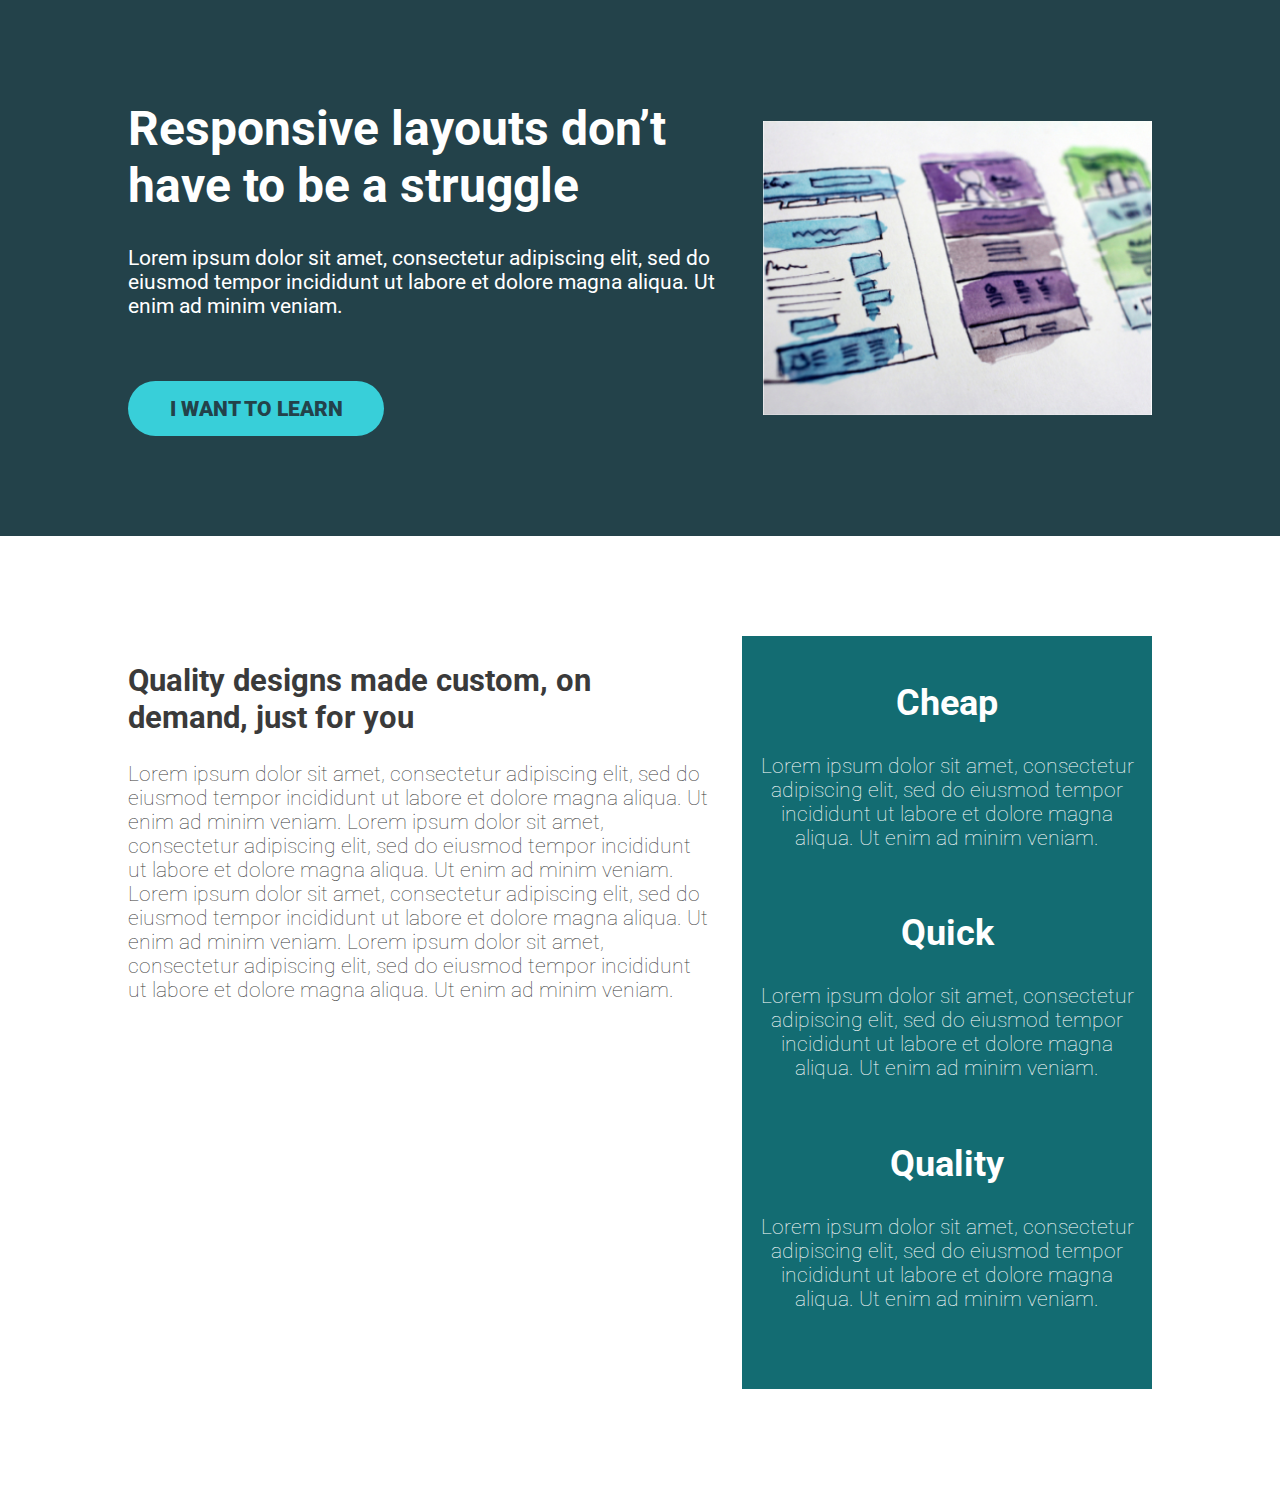
==== challenge6/index.html @ 5c260645 "challange 6" ====
<!DOCTYPE html>
<html lang="en">

<head>
    <meta charset="UTF-8">
    <meta name="viewport"
          content="width=device-width, initial-scale=1.0">
    <title>Conquering Rsponsive Layouts</title>
    <link href="https://fonts.googleapis.com/css2?family=Roboto:wght@400;900&display=swap"
          rel="stylesheet">
    <link rel="stylesheet"
          href="style.css">
</head>

<body>
    <div class="hero">
        <div class="container row">
            <div class="hero__text">
                <h1>Responsive layouts don’t have to be a struggle</h1>
                <p>Lorem ipsum dolor sit amet, consectetur adipiscing elit, sed do eiusmod tempor incididunt ut labore
                    et dolore magna aliqua. Ut enim ad minim veniam.</p>
                <a href="#"
                   class="btnLink">I want to learn</a>
            </div>
            <img class="hero__img"
                 src="./img/hero-img.jpg"
                 alt="title image">
        </div>
    </div>
    <div>
        <article class='content'>
            <div class="container row">
                <div class="content__text">
                    <h2>
                        Quality designs made custom, on demand, just for you
                    </h2>
                    <p>
                        Lorem ipsum dolor sit amet, consectetur adipiscing elit, sed do eiusmod tempor incididunt ut
                        labore
                        et
                        dolore magna aliqua. Ut enim ad minim veniam. Lorem ipsum dolor sit amet, consectetur
                        adipiscing
                        elit,
                        sed do eiusmod tempor incididunt ut labore et dolore magna aliqua. Ut enim ad minim veniam.

                        Lorem ipsum dolor sit amet, consectetur adipiscing elit, sed do eiusmod tempor incididunt ut
                        labore
                        et
                        dolore magna aliqua. Ut enim ad minim veniam. Lorem ipsum dolor sit amet, consectetur
                        adipiscing
                        elit,
                        sed do eiusmod tempor incididunt ut labore et dolore magna aliqua. Ut enim ad minim veniam.
                    </p>
                </div>

                <div class="content__text  aside">
                    <h2>
                        Cheap
                    </h2>
                    <p> Lorem ipsum dolor sit amet, consectetur adipiscing elit, sed do eiusmod tempor incididunt ut
                        labore
                        et
                        dolore magna aliqua. Ut enim ad minim veniam.</p>

                    <h2>Quick</h2>
                    <p> Lorem ipsum dolor sit amet, consectetur adipiscing elit, sed do eiusmod tempor incididunt ut
                        labore
                        et
                        dolore magna aliqua. Ut enim ad minim veniam.</p>

                    <h2>
                        Quality
                    </h2>
                    <p>
                        Lorem ipsum dolor sit amet, consectetur adipiscing elit, sed do eiusmod tempor incididunt ut
                        labore
                        et
                        dolore magna aliqua. Ut enim ad minim veniam.
                    </p>
                </div>
            </div>
        </article>

    </div>



</body>

</html>
---- challenge6/style.css ----
/* 
////// For this challenge ///////

- All text is in the text.md file

// Requirements
1. Refer to the design specs for the
   overall layout 
2. The image should line up with
   the sidebar in the section
   below

*/

*,
*::before,
*::after {
   box-sizing: border-box;
}

body {
   margin: 0;
   font-family: 'Roboto', sans-serif;
   font-size: 1.3rem;
}

img {
   max-width: 100%;
}

h1 {
   font-size: 3rem;
   margin-top: 0;
}

.container {
   width: 80%;
   max-width: 1100px;
   margin: 0 auto;
}

.row {
   /* display: flex => flex container */
   display: flex;
   justify-content: space-between;

   /* can't use yet */
   gap: 2rem;
}

.col {
   /* these are now flex items */
   width: 100%;
}

.col + .col {
   margin-left: 30px;
}

/* --------------------------------------- */

.hero {
   padding: 100px 0;
   background-color: #23424a;
   color: #fff;
}

.hero__text {
   width: 62%;
}

.hero__img {
   width: 40%;
   align-self: center;
   /* object-fit: contain; */
}

.hero h1 {
   font-size: 48px;
   font: 'Roboto Black ';
}

.hero p {
   margin-bottom: 3em;
   font-size: 21px;
   font: 'Roboto Regular ';
}

/* ---------------------------------------------------------- */
.content {
   padding: 100px 0;
   flex-basis: 500px;
   flex-grow: 1;
}

.content__text {
   font-weight: 100;
   color: #3a3a3a;
}

.aside {
   flex-basis: 300px;
   min-width: 40%;
   text-align: center;
   background-color: #136c72;
   padding: 1rem;
   color: white;
}
.aside h2 {
   font: 'Roboto Black';
   font-size: 36px;
}

.aside p {
   margin-bottom: 3em;
}

/*---------------------------------------------------------- */

.btnLink {
   display: inline-block;
   text-decoration: none;
   text-transform: uppercase;
   color: #23424a;
   font-weight: 900;
   background-color: #38cfd9;
   padding: 0.75em 2em;
   border-radius: 100px;
}

.btn:hover,
.btn:focus {
   opacity: 0.75;
}
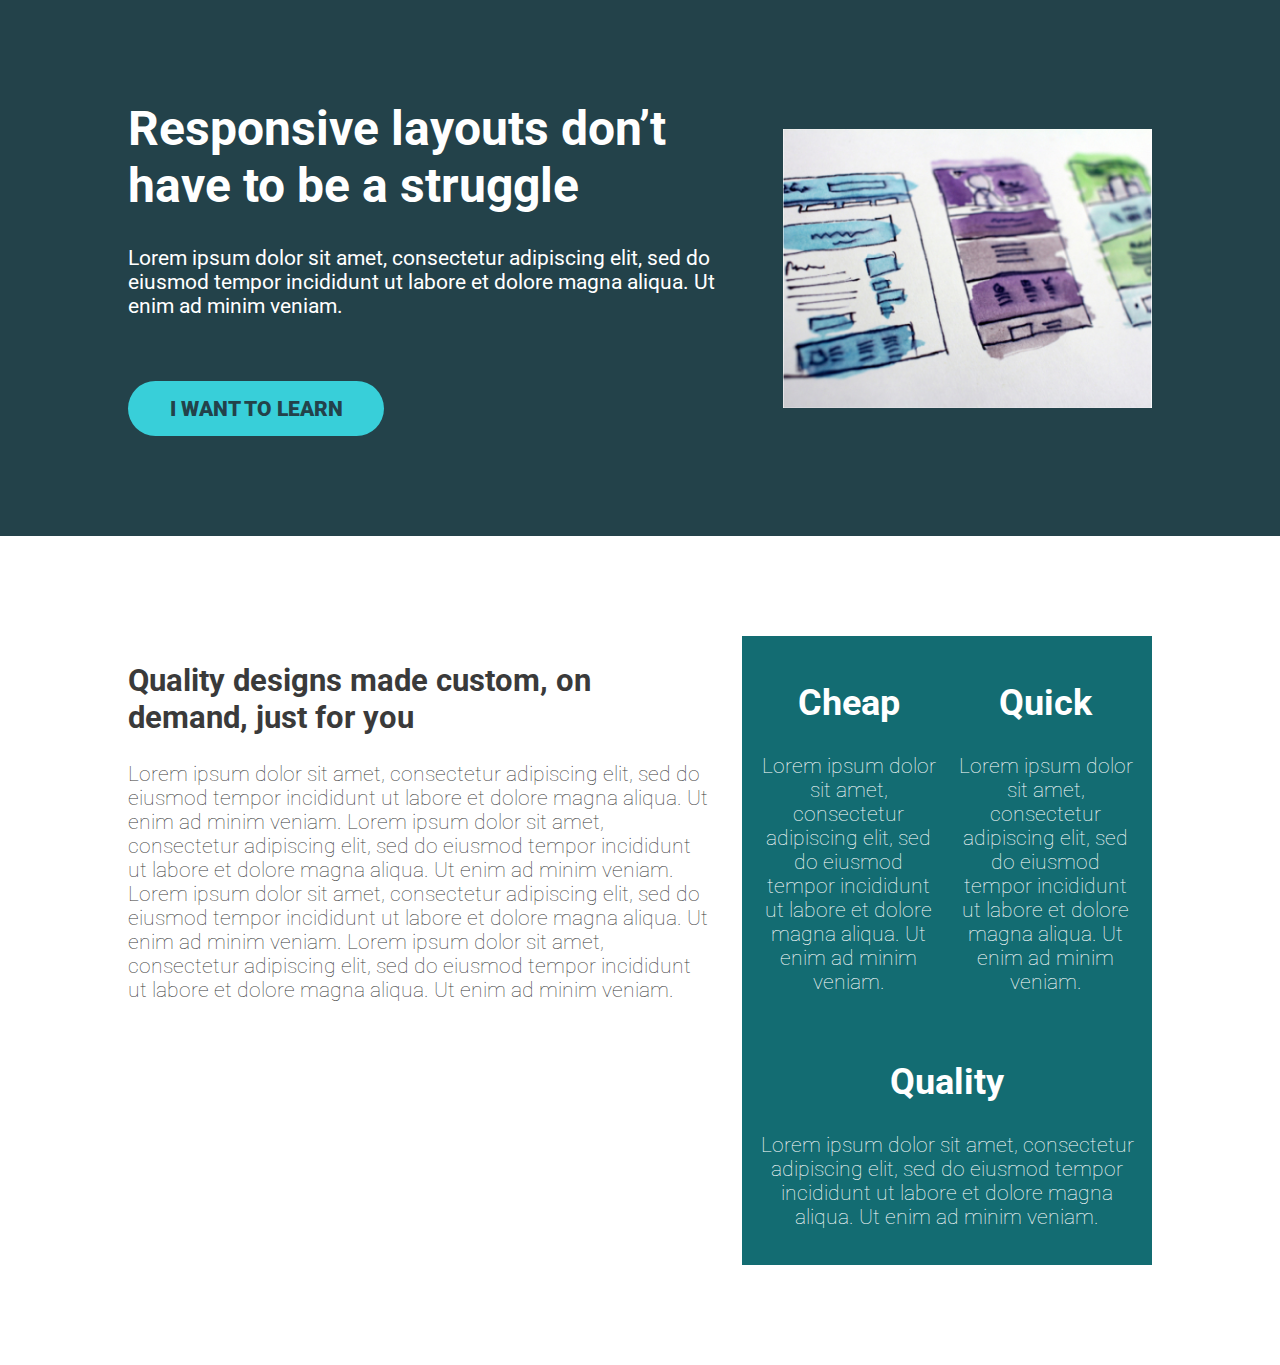
==== commit eeff640a: "aside is now responsive" ====
--- a/challenge6/index.html
+++ b/challenge6/index.html
@@ -29,7 +29,7 @@
     </div>
     <div>
         <article class='content'>
-            <div class="container row">
+            <div class="container row wrap">
                 <div class="content__text">
                     <h2>
                         Quality designs made custom, on demand, just for you
@@ -54,31 +54,37 @@
                 </div>
 
                 <div class="content__text  aside">
-                    <h2>
-                        Cheap
-                    </h2>
-                    <p> Lorem ipsum dolor sit amet, consectetur adipiscing elit, sed do eiusmod tempor incididunt ut
-                        labore
-                        et
-                        dolore magna aliqua. Ut enim ad minim veniam.</p>
+                    <div class="context__paragraph">
+                        <h2>
+                            Cheap
+                        </h2>
+                        <p> Lorem ipsum dolor sit amet, consectetur adipiscing elit, sed do eiusmod tempor incididunt ut
+                            labore
+                            et
+                            dolore magna aliqua. Ut enim ad minim veniam.</p>
 
-                    <h2>Quick</h2>
-                    <p> Lorem ipsum dolor sit amet, consectetur adipiscing elit, sed do eiusmod tempor incididunt ut
-                        labore
-                        et
-                        dolore magna aliqua. Ut enim ad minim veniam.</p>
 
-                    <h2>
-                        Quality
-                    </h2>
-                    <p>
-                        Lorem ipsum dolor sit amet, consectetur adipiscing elit, sed do eiusmod tempor incididunt ut
-                        labore
-                        et
-                        dolore magna aliqua. Ut enim ad minim veniam.
-                    </p>
+                    </div>
+                    <div class="context__paragraph">
+                        <h2>Quick</h2>
+                        <p> Lorem ipsum dolor sit amet, consectetur adipiscing elit, sed do eiusmod tempor incididunt ut
+                            labore
+                            et
+                            dolore magna aliqua. Ut enim ad minim veniam.</p>
+                    </div>
+                    <div class="context__paragraph">
+                        <h2>
+                            Quality
+                        </h2>
+                        <p>
+                            Lorem ipsum dolor sit amet, consectetur adipiscing elit, sed do eiusmod tempor incididunt ut
+                            labore
+                            et
+                            dolore magna aliqua. Ut enim ad minim veniam.
+                        </p>
+
+                    </div>
                 </div>
-            </div>
         </article>
 
     </div>
--- a/challenge6/style.css
+++ b/challenge6/style.css
@@ -43,8 +43,6 @@
    /* display: flex => flex container */
    display: flex;
    justify-content: space-between;
-
-   /* can't use yet */
    gap: 2rem;
 }
 
@@ -70,7 +68,7 @@
 }
 
 .hero__img {
-   width: 40%;
+   width: 36%;
    align-self: center;
    /* object-fit: contain; */
 }
@@ -89,20 +87,34 @@
 /* ---------------------------------------------------------- */
 .content {
    padding: 100px 0;
-   flex-basis: 500px;
-   flex-grow: 1;
+}
+
+.wrap {
+   flex-wrap: wrap-reverse;
 }
 
 .content__text {
    font-weight: 100;
    color: #3a3a3a;
+   flex-basis: 300px;
+   flex-grow: 999;
+}
+
+.context__paragraph {
+   flex-basis: 150px;
+   flex-grow: 1;
 }
 
 .aside {
-   flex-basis: 300px;
+   display: flex;
+   flex-wrap: wrap;
+   flex-basis: 200px;
+   flex-grow: 1;
+   align-items: start;
    min-width: 40%;
    text-align: center;
    background-color: #136c72;
+   gap: 1rem;
    padding: 1rem;
    color: white;
 }
@@ -112,7 +124,7 @@
 }
 
 .aside p {
-   margin-bottom: 3em;
+   margin-bottom: 1em;
 }
 
 /*---------------------------------------------------------- */
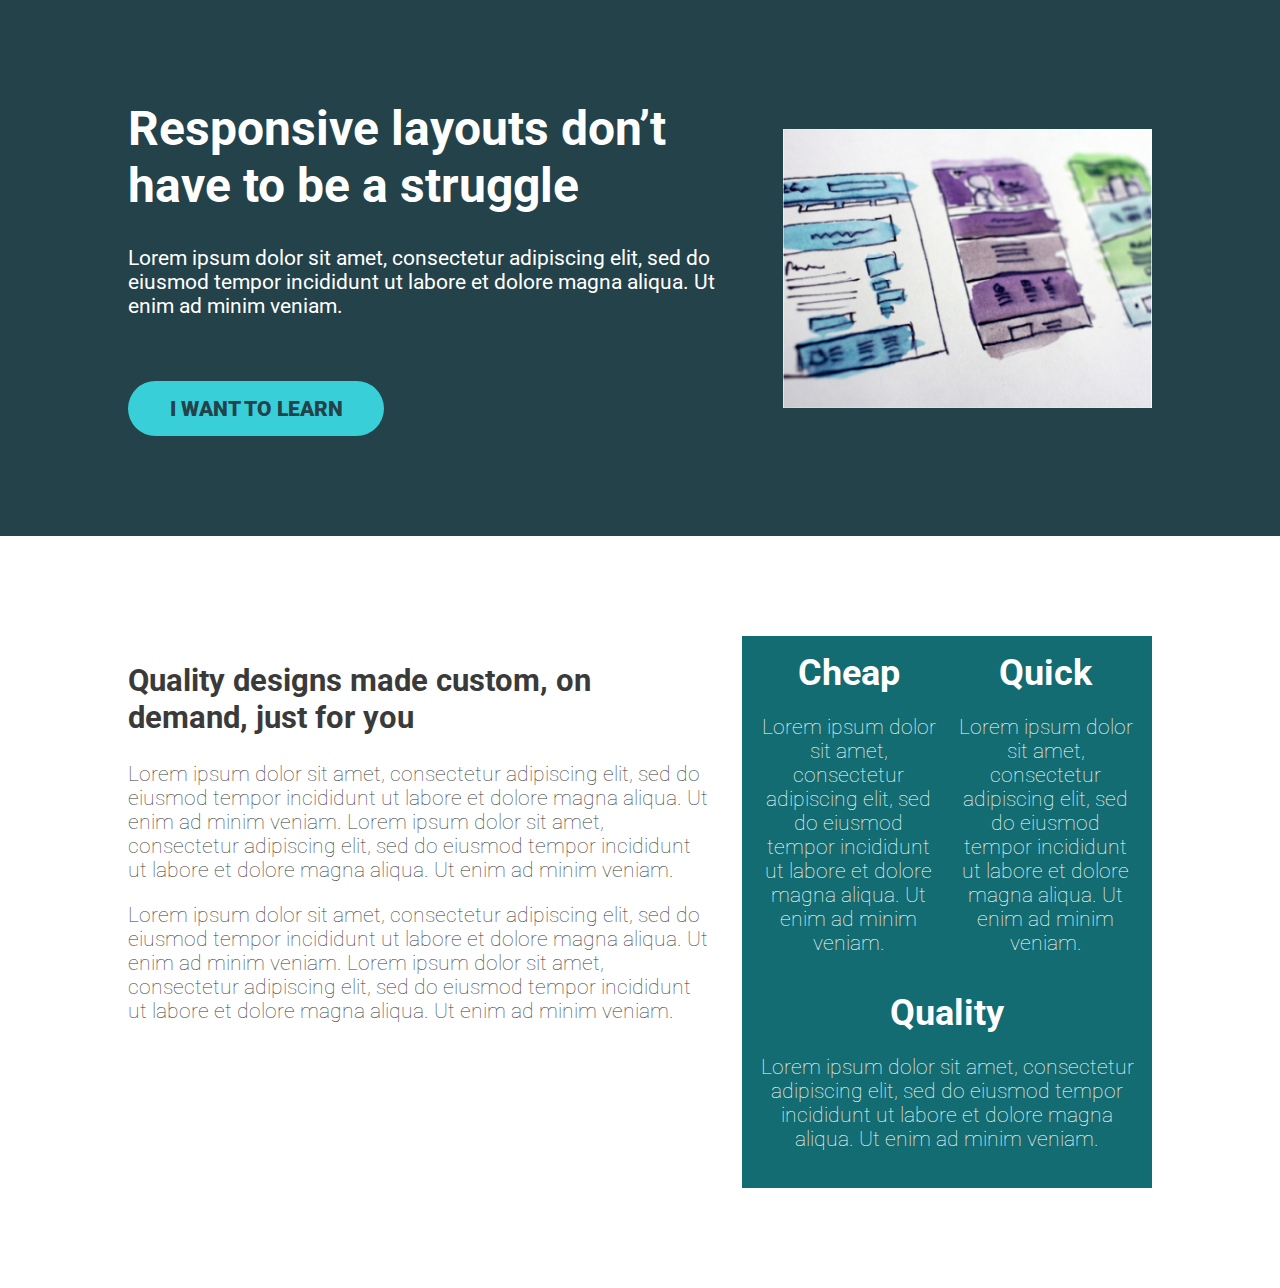
==== commit aa8cec06: "finished challenge 7" ====
--- a/challenge6/index.html
+++ b/challenge6/index.html
@@ -2,92 +2,83 @@
 <html lang="en">
 
 <head>
-    <meta charset="UTF-8">
-    <meta name="viewport"
-          content="width=device-width, initial-scale=1.0">
-    <title>Conquering Rsponsive Layouts</title>
-    <link href="https://fonts.googleapis.com/css2?family=Roboto:wght@400;900&display=swap"
-          rel="stylesheet">
-    <link rel="stylesheet"
-          href="style.css">
+	<meta charset="UTF-8">
+	<meta name="viewport"
+				content="width=device-width, initial-scale=1.0">
+	<title>Conquering Rsponsive Layouts</title>
+	<link href="https://fonts.googleapis.com/css2?family=Roboto:wght@400;900&display=swap"
+				rel="stylesheet">
+	<link rel="stylesheet"
+				href="style.css">
 </head>
 
 <body>
-    <div class="hero">
-        <div class="container row">
-            <div class="hero__text">
-                <h1>Responsive layouts don’t have to be a struggle</h1>
-                <p>Lorem ipsum dolor sit amet, consectetur adipiscing elit, sed do eiusmod tempor incididunt ut labore
-                    et dolore magna aliqua. Ut enim ad minim veniam.</p>
-                <a href="#"
-                   class="btnLink">I want to learn</a>
-            </div>
-            <img class="hero__img"
-                 src="./img/hero-img.jpg"
-                 alt="title image">
-        </div>
-    </div>
-    <div>
-        <article class='content'>
-            <div class="container row wrap">
-                <div class="content__text">
-                    <h2>
-                        Quality designs made custom, on demand, just for you
-                    </h2>
-                    <p>
-                        Lorem ipsum dolor sit amet, consectetur adipiscing elit, sed do eiusmod tempor incididunt ut
-                        labore
-                        et
-                        dolore magna aliqua. Ut enim ad minim veniam. Lorem ipsum dolor sit amet, consectetur
-                        adipiscing
-                        elit,
-                        sed do eiusmod tempor incididunt ut labore et dolore magna aliqua. Ut enim ad minim veniam.
 
-                        Lorem ipsum dolor sit amet, consectetur adipiscing elit, sed do eiusmod tempor incididunt ut
-                        labore
-                        et
-                        dolore magna aliqua. Ut enim ad minim veniam. Lorem ipsum dolor sit amet, consectetur
-                        adipiscing
-                        elit,
-                        sed do eiusmod tempor incididunt ut labore et dolore magna aliqua. Ut enim ad minim veniam.
-                    </p>
-                </div>
+	<div class="hero">
+		<div class="container row wrap">
+			<div class="hero__text">
+				<h1>Responsive layouts don’t have to be a struggle</h1>
+				<p>Lorem ipsum dolor sit amet, consectetur adipiscing elit, sed do eiusmod tempor incididunt ut labore
+					et dolore magna aliqua. Ut enim ad minim veniam.</p>
+				<a href="#"
+					 class="btnLink">I want to learn</a>
+			</div>
+			<img class="hero__img"
+					 src="./img/hero-img.jpg"
+					 alt="title image">
+		</div>
+	</div>
 
-                <div class="content__text  aside">
-                    <div class="context__paragraph">
-                        <h2>
-                            Cheap
-                        </h2>
-                        <p> Lorem ipsum dolor sit amet, consectetur adipiscing elit, sed do eiusmod tempor incididunt ut
-                            labore
-                            et
-                            dolore magna aliqua. Ut enim ad minim veniam.</p>
+	<main class='content container row revwrap'>
+		<section class="content__text">
+			<h2>
+				Quality designs made custom, on demand, just for you
+			</h2>
+			<p>
+				Lorem ipsum dolor sit amet, consectetur adipiscing elit, sed do eiusmod tempor incididunt ut
+				labore et dolore magna aliqua. Ut enim ad minim veniam. Lorem ipsum dolor sit amet, consectetur
+				adipiscing elit, sed do eiusmod tempor incididunt ut labore et dolore magna aliqua. Ut enim ad minim
+				veniam.
+			</p>
+			<p>
+				Lorem ipsum dolor sit amet, consectetur adipiscing elit, sed do eiusmod tempor incididunt ut
+				labore
+				et
+				dolore magna aliqua. Ut enim ad minim veniam. Lorem ipsum dolor sit amet, consectetur
+				adipiscing
+				elit,
+				sed do eiusmod tempor incididunt ut labore et dolore magna aliqua. Ut enim ad minim veniam.
+			</p>
+		</section>
 
+		<aside class="content__text  aside">
+			<div class="context__paragraph">
+				<h2>
+					Cheap
+				</h2>
+				<p> Lorem ipsum dolor sit amet, consectetur adipiscing elit, sed do eiusmod tempor incididunt ut
+					labore
+					et
+					dolore magna aliqua. Ut enim ad minim veniam.</p>
+			</div>
+			<div class="context__paragraph">
+				<h2>Quick</h2>
+				<p> Lorem ipsum dolor sit amet, consectetur adipiscing elit, sed do eiusmod tempor incididunt ut labore et
+					dolore magna aliqua. Ut enim ad minim veniam.</p>
+			</div>
+			<div class="context__paragraph">
+				<h2>
+					Quality
+				</h2>
+				<p>
+					Lorem ipsum dolor sit amet, consectetur adipiscing elit, sed do eiusmod tempor incididunt ut labore et
+					dolore magna aliqua. Ut enim ad minim veniam.
+				</p>
 
-                    </div>
-                    <div class="context__paragraph">
-                        <h2>Quick</h2>
-                        <p> Lorem ipsum dolor sit amet, consectetur adipiscing elit, sed do eiusmod tempor incididunt ut
-                            labore
-                            et
-                            dolore magna aliqua. Ut enim ad minim veniam.</p>
-                    </div>
-                    <div class="context__paragraph">
-                        <h2>
-                            Quality
-                        </h2>
-                        <p>
-                            Lorem ipsum dolor sit amet, consectetur adipiscing elit, sed do eiusmod tempor incididunt ut
-                            labore
-                            et
-                            dolore magna aliqua. Ut enim ad minim veniam.
-                        </p>
+			</div>
+		</aside>
+	</main>
 
-                    </div>
-                </div>
-        </article>
-
-    </div>
 
 
 
--- a/challenge6/style.css
+++ b/challenge6/style.css
@@ -33,6 +33,24 @@
    margin-top: 0;
 }
 
+.btnLink {
+   display: inline-block;
+   text-decoration: none;
+   text-transform: uppercase;
+   color: #23424a;
+   font-weight: 900;
+   background-color: #38cfd9;
+   padding: 0.75em 2em;
+   border-radius: 100px;
+}
+
+.btn:hover,
+.btn:focus {
+   opacity: 0.75;
+}
+
+/* --------------------------------------- */
+
 .container {
    width: 80%;
    max-width: 1100px;
@@ -51,8 +69,12 @@
    width: 100%;
 }
 
-.col + .col {
-   margin-left: 30px;
+.revwrap {
+   flex-wrap: wrap-reverse;
+}
+
+.wrap {
+   flex-wrap: wrap;
 }
 
 /* --------------------------------------- */
@@ -65,12 +87,17 @@
 
 .hero__text {
    width: 62%;
+
+   flex-basis: 300px;
+   flex-grow: 999;
 }
 
 .hero__img {
    width: 36%;
    align-self: center;
-   /* object-fit: contain; */
+
+   flex-basis: 300px;
+   flex-grow: 1;
 }
 
 .hero h1 {
@@ -89,13 +116,10 @@
    padding: 100px 0;
 }
 
-.wrap {
-   flex-wrap: wrap-reverse;
-}
-
 .content__text {
    font-weight: 100;
    color: #3a3a3a;
+
    flex-basis: 300px;
    flex-grow: 999;
 }
@@ -106,21 +130,23 @@
 }
 
 .aside {
+   min-width: 40%;
+   align-items: start;
+   text-align: center;
+   background-color: #136c72;
+   color: white;
+   padding: 1rem;
+
    display: flex;
    flex-wrap: wrap;
    flex-basis: 200px;
    flex-grow: 1;
-   align-items: start;
-   min-width: 40%;
-   text-align: center;
-   background-color: #136c72;
    gap: 1rem;
-   padding: 1rem;
-   color: white;
 }
 .aside h2 {
    font: 'Roboto Black';
    font-size: 36px;
+   margin-block: 0;
 }
 
 .aside p {
@@ -128,19 +154,3 @@
 }
 
 /*---------------------------------------------------------- */
-
-.btnLink {
-   display: inline-block;
-   text-decoration: none;
-   text-transform: uppercase;
-   color: #23424a;
-   font-weight: 900;
-   background-color: #38cfd9;
-   padding: 0.75em 2em;
-   border-radius: 100px;
-}
-
-.btn:hover,
-.btn:focus {
-   opacity: 0.75;
-}
